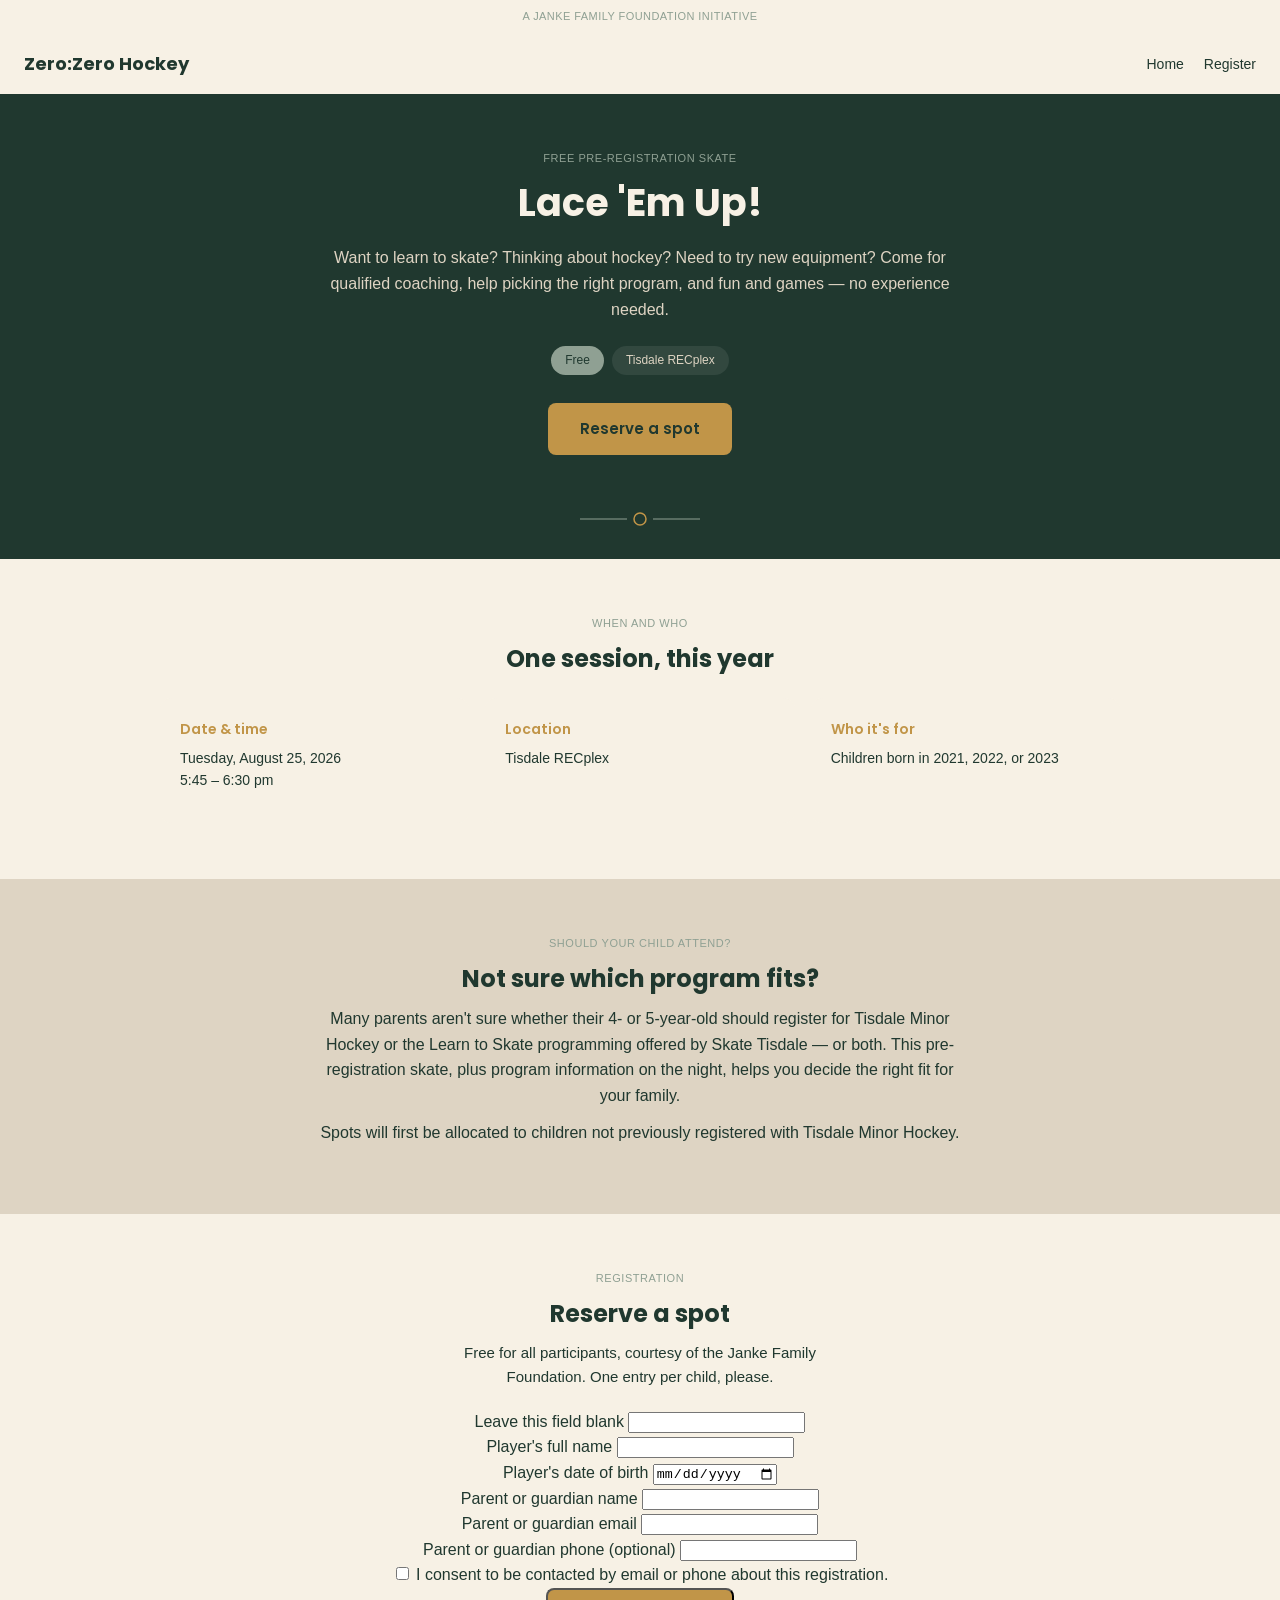
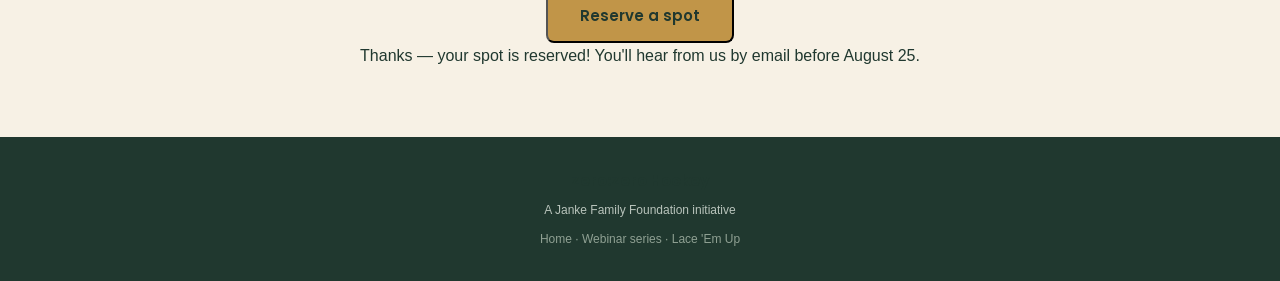
==== lace-em-up.html @ 275f32ab "Added Lace Em Up Program" ====
<!DOCTYPE html>
<html lang="en">
<head>
<meta charset="UTF-8">
<meta name="viewport" content="width=device-width, initial-scale=1.0">
<title>Lace 'Em Up! | Zero:Zero Hockey</title>
<meta name="description" content="A free pre-registration skate for young kids thinking about hockey or learning to skate. Tuesday, August 25, 2026, Tisdale RECplex.">

<link rel="preconnect" href="https://fonts.googleapis.com">
<link rel="preconnect" href="https://fonts.gstatic.com" crossorigin>
<link href="https://fonts.googleapis.com/css2?family=Poppins:wght@500;600;700&display=swap" rel="stylesheet">
<link rel="stylesheet" href="css/styles.css">
</head>
<body>

<a class="skip-link" href="#main">Skip to main content</a>

<header>
  <div class="endorsement-bar">A Janke Family Foundation initiative</div>
  <nav class="nav" aria-label="Primary">
    <span class="wordmark">Zero:Zero Hockey</span>
    <div class="nav-links">
      <a href="index.html">Home</a>
      <a href="#register">Register</a>
    </div>
  </nav>
</header>

<main id="main">

  <section class="hero" aria-labelledby="lace-heading">
    <p class="eyebrow eyebrow-on-dark">Free pre-registration skate</p>
    <h1 id="lace-heading">Lace 'Em Up!</h1>
    <p class="hero-copy">Want to learn to skate? Thinking about hockey? Need to try new equipment? Come for qualified coaching, help picking the right program, and fun and games — no experience needed.</p>
    <div class="pill-row">
      <span class="pill pill-solid">Free</span>
      <span class="pill pill-outline">Tisdale RECplex</span>
    </div>
    <a class="btn btn-gold" href="#register">Reserve a spot</a>
  </section>

  <div class="motif" aria-hidden="true">
    <svg viewBox="0 0 120 16" width="120" height="16">
      <line x1="0" y1="8" x2="47" y2="8" stroke="#8FA093" stroke-width="1"/>
      <circle cx="60" cy="8" r="6" fill="none" stroke="#C19548" stroke-width="1.5"/>
      <line x1="73" y1="8" x2="120" y2="8" stroke="#8FA093" stroke-width="1"/>
    </svg>
  </div>

  <section class="band band-cream" aria-labelledby="details-heading">
    <p class="eyebrow eyebrow-on-light">When and who</p>
    <h2 id="details-heading">One session, this year</h2>
    <div class="card-grid lace-details">
      <article class="card">
        <p class="card-label">Date &amp; time</p>
        <p>Tuesday, August 25, 2026<br>5:45 – 6:30 pm</p>
      </article>
      <article class="card">
        <p class="card-label">Location</p>
        <p>Tisdale RECplex</p>
      </article>
      <article class="card">
        <p class="card-label">Who it's for</p>
        <!-- Best estimate based on last year's 2020/21/22 cohort — confirm before publishing -->
        <p>Children born in 2021, 2022, or 2023</p>
      </article>
    </div>
  </section>

  <section class="band band-stone" aria-labelledby="attend-heading">
    <p class="eyebrow eyebrow-on-light">Should your child attend?</p>
    <h2 id="attend-heading">Not sure which program fits?</h2>
    <p class="attend-copy">Many parents aren't sure whether their 4- or 5-year-old should register for Tisdale Minor Hockey or the Learn to Skate programming offered by Skate Tisdale — or both. This pre-registration skate, plus program information on the night, helps you decide the right fit for your family.</p>
    <p class="attend-note">Spots will first be allocated to children not previously registered with Tisdale Minor Hockey.</p>
  </section>

  <section class="band band-cream" id="register" aria-labelledby="register-heading">
    <p class="eyebrow eyebrow-on-light">Registration</p>
    <h2 id="register-heading">Reserve a spot</h2>
    <p class="register-copy">Free for all participants, courtesy of the Janke Family Foundation. One entry per child, please.</p>

    <form id="laceForm" class="lace-form" action="PASTE_YOUR_APPS_SCRIPT_WEB_APP_URL_HERE" method="POST" target="hidden_iframe">

      <!-- Honeypot field: real visitors never see or fill this in; bots often do -->
      <div class="hp-field" aria-hidden="true">
        <label for="website">Leave this field blank</label>
        <input type="text" id="website" name="website" tabindex="-1" autocomplete="off">
      </div>

      <div class="form-group">
        <label for="playerName">Player's full name</label>
        <input type="text" id="playerName" name="playerName" required>
      </div>

      <div class="form-group">
        <label for="playerDob">Player's date of birth</label>
        <input type="date" id="playerDob" name="playerDob" required>
      </div>

      <div class="form-group">
        <label for="parentName">Parent or guardian name</label>
        <input type="text" id="parentName" name="parentName" required>
      </div>

      <div class="form-group">
        <label for="parentEmail">Parent or guardian email</label>
        <input type="email" id="parentEmail" name="parentEmail" required>
      </div>

      <div class="form-group">
        <label for="parentPhone">Parent or guardian phone (optional)</label>
        <input type="tel" id="parentPhone" name="parentPhone">
      </div>

      <label class="consent-label">
        <input type="checkbox" name="consent" value="yes" required>
        I consent to be contacted by email or phone about this registration.
      </label>

      <button type="submit" class="btn btn-gold form-submit">Reserve a spot</button>
    </form>

    <div id="formSuccess" class="form-success" role="status">
      <p>Thanks — your spot is reserved! You'll hear from us by email before August 25.</p>
    </div>

    <iframe name="hidden_iframe" id="hidden_iframe" title="form submission target" style="display:none;"></iframe>

  </section>

</main>

<footer>
  <p class="wordmark wordmark-light">Zero:Zero Hockey</p>
  <p class="footer-endorsement">A Janke Family Foundation initiative</p>
  <p class="footer-links"><a href="index.html">Home</a> &middot; <a href="index.html#register">Webinar series</a> &middot; <a href="lace-em-up.html">Lace 'Em Up</a></p>
</footer>

<script>
  var formSubmitted = false;
  document.getElementById('laceForm').addEventListener('submit', function () {
    formSubmitted = true;
  });
  document.getElementById('hidden_iframe').addEventListener('load', function () {
    if (formSubmitted) {
      document.getElementById('laceForm').style.display = 'none';
      document.getElementById('formSuccess').style.display = 'block';
    }
  });
</script>

</body>
</html>
---- css/styles.css ----
/* ===================================================================
   Zero:Zero Hockey — brand tokens
   Heading font is Poppins as a stand-in for Gilroy (not a free web
   font). Swap the @font-face / Google Fonts link for licensed Gilroy
   files when available — see README.
=================================================================== */
:root {
  --forest: #20382F;
  --cream:  #F7F1E5;
  --stone:  #DED4C3;
  --sage:   #8FA093;
  --gold:   #C19548;
  --muted-sage: #B9C4BC;

  --font-heading: 'Poppins', 'Segoe UI', system-ui, sans-serif;
  --font-body: Arial, Helvetica, sans-serif;

  --max-width: 640px;
  --radius: 10px;
}

* { box-sizing: border-box; }

html { scroll-behavior: smooth; }

body {
  margin: 0;
  font-family: var(--font-body);
  color: var(--forest);
  background: var(--cream);
  line-height: 1.6;
}

h1, h2, h3 {
  font-family: var(--font-heading);
  color: var(--forest);
  margin: 0 0 12px;
  line-height: 1.3;
}

p { margin: 0 0 12px; }

a { color: inherit; }

/* Skip link */
.skip-link {
  position: absolute;
  left: -999px;
  top: auto;
  background: var(--gold);
  color: var(--forest);
  padding: 10px 16px;
  border-radius: var(--radius);
  z-index: 100;
}
.skip-link:focus {
  left: 16px;
  top: 16px;
}

/* Focus visibility */
a:focus-visible, button:focus-visible {
  outline: 3px solid var(--gold);
  outline-offset: 2px;
}

/* ===================== Header ===================== */
.endorsement-bar {
  text-align: center;
  padding: 8px 16px;
  font-size: 11px;
  letter-spacing: 0.04em;
  text-transform: uppercase;
  color: var(--sage);
  background: var(--cream);
}

.nav {
  display: flex;
  align-items: center;
  justify-content: space-between;
  flex-wrap: wrap;
  gap: 12px;
  padding: 16px 24px;
  background: var(--cream);
}

.wordmark {
  font-family: var(--font-heading);
  font-weight: 700;
  font-size: 18px;
  color: var(--forest);
}

.nav-links {
  display: flex;
  align-items: center;
  gap: 20px;
  flex-wrap: wrap;
}

.nav-links a:not(.btn) {
  font-size: 14px;
  text-decoration: none;
  color: var(--forest);
}
.nav-links a:not(.btn):hover { color: var(--gold); }

/* ===================== Buttons & pills ===================== */
.btn {
  display: inline-block;
  font-family: var(--font-heading);
  font-weight: 600;
  text-decoration: none;
  border-radius: 8px;
  padding: 14px 32px;
  font-size: 15px;
  transition: transform 0.15s ease, box-shadow 0.15s ease;
}
.btn-small { padding: 8px 18px; font-size: 13px; }
.btn-gold { background: var(--gold); color: var(--forest); }
.btn-gold:hover { transform: translateY(-1px); box-shadow: 0 4px 14px rgba(193,149,72,0.35); }

.pill-row { display: flex; justify-content: center; gap: 8px; flex-wrap: wrap; margin-bottom: 28px; }
.pill { font-size: 12px; padding: 5px 14px; border-radius: 20px; }
.pill-solid { background: var(--sage); color: var(--forest); }
.pill-outline { background: rgba(255,255,255,0.08); color: var(--stone); }

@media (prefers-reduced-motion: reduce) {
  .btn { transition: none; }
}

/* ===================== Layout bands ===================== */
.band, .hero {
  padding: 56px 24px;
  text-align: center;
}
.band > *, .hero > * { max-width: var(--max-width); margin-left: auto; margin-right: auto; }

.hero { background: var(--forest); color: var(--cream); }
.hero h1 { color: var(--cream); font-size: clamp(28px, 5vw, 38px); margin-bottom: 18px; }
.hero-copy { color: var(--stone); font-size: 16px; margin-bottom: 24px; }

.band-cream { background: var(--cream); }
.band-stone { background: var(--stone); }
.band-sage  { background: var(--sage); }
.band-sage h2 { font-size: clamp(22px, 4vw, 28px); }
.band-sage p { max-width: 420px; margin: 0 auto; }

.eyebrow {
  font-size: 11px;
  letter-spacing: 0.05em;
  text-transform: uppercase;
  margin-bottom: 10px;
}
.eyebrow-on-dark { color: var(--sage); }
.eyebrow-on-light { color: var(--sage); }

.motif {
  display: flex;
  justify-content: center;
  padding-bottom: 32px;
  background: var(--forest);
}

/* ===================== Who this is for ===================== */
.check-list {
  list-style: none;
  padding: 0;
  margin: 20px auto 0;
  max-width: 460px;
  text-align: left;
  display: flex;
  flex-direction: column;
  gap: 10px;
  font-size: 15px;
}
.check-list li { padding-left: 24px; position: relative; }
.check-list li::before {
  content: "●";
  color: var(--gold);
  position: absolute;
  left: 0;
  font-size: 11px;
  top: 6px;
}

/* ===================== Session cards ===================== */
.card-grid {
  display: grid;
  grid-template-columns: 1fr;
  gap: 16px;
  margin-top: 24px;
  max-width: 960px;
  margin-left: auto;
  margin-right: auto;
}
@media (min-width: 720px) {
  .card-grid { grid-template-columns: repeat(3, minmax(0, 1fr)); }
}

.card {
  background: var(--cream);
  border-radius: 12px;
  padding: 20px;
  text-align: left;
}
.card-label {
  font-family: var(--font-heading);
  font-weight: 600;
  font-size: 12px;
  color: var(--gold);
  margin-bottom: 6px;
}
.card h3 { font-size: 16px; margin-bottom: 8px; }
.card p { font-size: 14px; }
.card-meta { font-size: 12px; color: var(--sage); line-height: 1.5; margin-bottom: 0; }

/* ===================== Presenter ===================== */
.presenter { max-width: 480px; margin: 0 auto; text-align: left; }
.presenter h3 { font-size: 18px; }
.presenter-role { font-size: 12px; color: var(--sage); margin-bottom: 12px; }
.presenter p:not(.presenter-role) { font-size: 15px; }

.resume-link { margin-top: 16px; font-size: 14px; text-align: center; }
.resume-link a { text-decoration: none; }
.resume-link a:hover { color: var(--gold); }

.chip-row { display: flex; flex-wrap: wrap; justify-content: center; gap: 8px; margin-top: 16px; }
.chip {
  font-size: 11px;
  color: var(--forest);
  background: var(--stone);
  padding: 5px 12px;
  border-radius: 20px;
}

/* ===================== Register ===================== */
.register-copy { max-width: 400px; margin: 0 auto 20px; font-size: 15px; }
.fine-print { font-size: 12px; color: var(--sage); max-width: 400px; margin: 18px auto 0; }

/* ===================== Resume page ===================== */
.resume-page { text-align: left; }
.resume-page > .eyebrow, .resume-page > h1 { text-align: center; }
.resume-role { text-align: center; font-size: 14px; color: var(--sage); margin-bottom: 20px; }
.resume-intro { max-width: 640px; margin: 0 auto 32px; font-size: 15px; }

.quad-grid {
  display: grid;
  grid-template-columns: repeat(auto-fit, minmax(140px, 1fr));
  gap: 12px;
  max-width: 720px;
  margin: 0 auto 40px;
}
.quad-grid .card p:last-child { font-size: 13px; margin-bottom: 0; }

.resume-section {
  max-width: 720px;
  margin: 0 auto;
  padding-top: 32px;
  border-top: 1px solid var(--stone);
}
.resume-section:first-of-type { border-top: none; }
.resume-section h2 { font-size: 18px; margin-bottom: 18px; }
.resume-section h3 { font-size: 14px; margin-bottom: 8px; }
.resume-section ul { margin: 0 0 12px; padding-left: 20px; font-size: 14px; }
.resume-section li { margin-bottom: 4px; }
.resume-section > p { font-size: 14px; }

.exp-item { margin-bottom: 20px; }
.exp-header {
  display: flex;
  justify-content: space-between;
  flex-wrap: wrap;
  gap: 8px;
  font-family: var(--font-heading);
  font-weight: 600;
  font-size: 15px;
  margin-bottom: 6px;
}
.exp-years { color: var(--sage); font-weight: 500; font-size: 13px; white-space: nowrap; }

.cred-note { font-size: 12px; color: var(--sage); margin-bottom: 20px; }
.cred-group { margin-bottom: 20px; }

.plain-list { padding-left: 20px; }

.strength-grid {
  display: grid;
  grid-template-columns: repeat(auto-fit, minmax(200px, 1fr));
  gap: 10px;
  max-width: 720px;
  margin: 0 auto;
}
.strength-item {
  background: var(--stone);
  border-radius: 8px;
  padding: 12px 14px;
  font-size: 13px;
}

.resume-references { max-width: 720px; margin: 32px auto 0; font-size: 13px; color: var(--sage); text-align: center; }
.download-note { max-width: 720px; margin: 20px auto 0; font-size: 13px; text-align: center; }
.download-note a { text-decoration: none; color: var(--sage); }
.download-note a:hover { color: var(--gold); }
.back-link { max-width: 720px; margin: 12px auto 0; font-size: 14px; text-align: center; }
.back-link a { text-decoration: none; }
.back-link a:hover { color: var(--gold); }


/* ===================== Footer ===================== */
footer {
  background: var(--forest);
  color: var(--cream);
  text-align: center;
  padding: 32px 24px;
}
.wordmark-light { font-size: 15px; margin-bottom: 8px; }
.footer-endorsement { font-size: 12px; color: var(--muted-sage); margin-bottom: 10px; }
.footer-links { font-size: 12px; color: var(--sage); margin-bottom: 0; }
.footer-links a { text-decoration: none; }
.footer-links a:hover { color: var(--cream); }
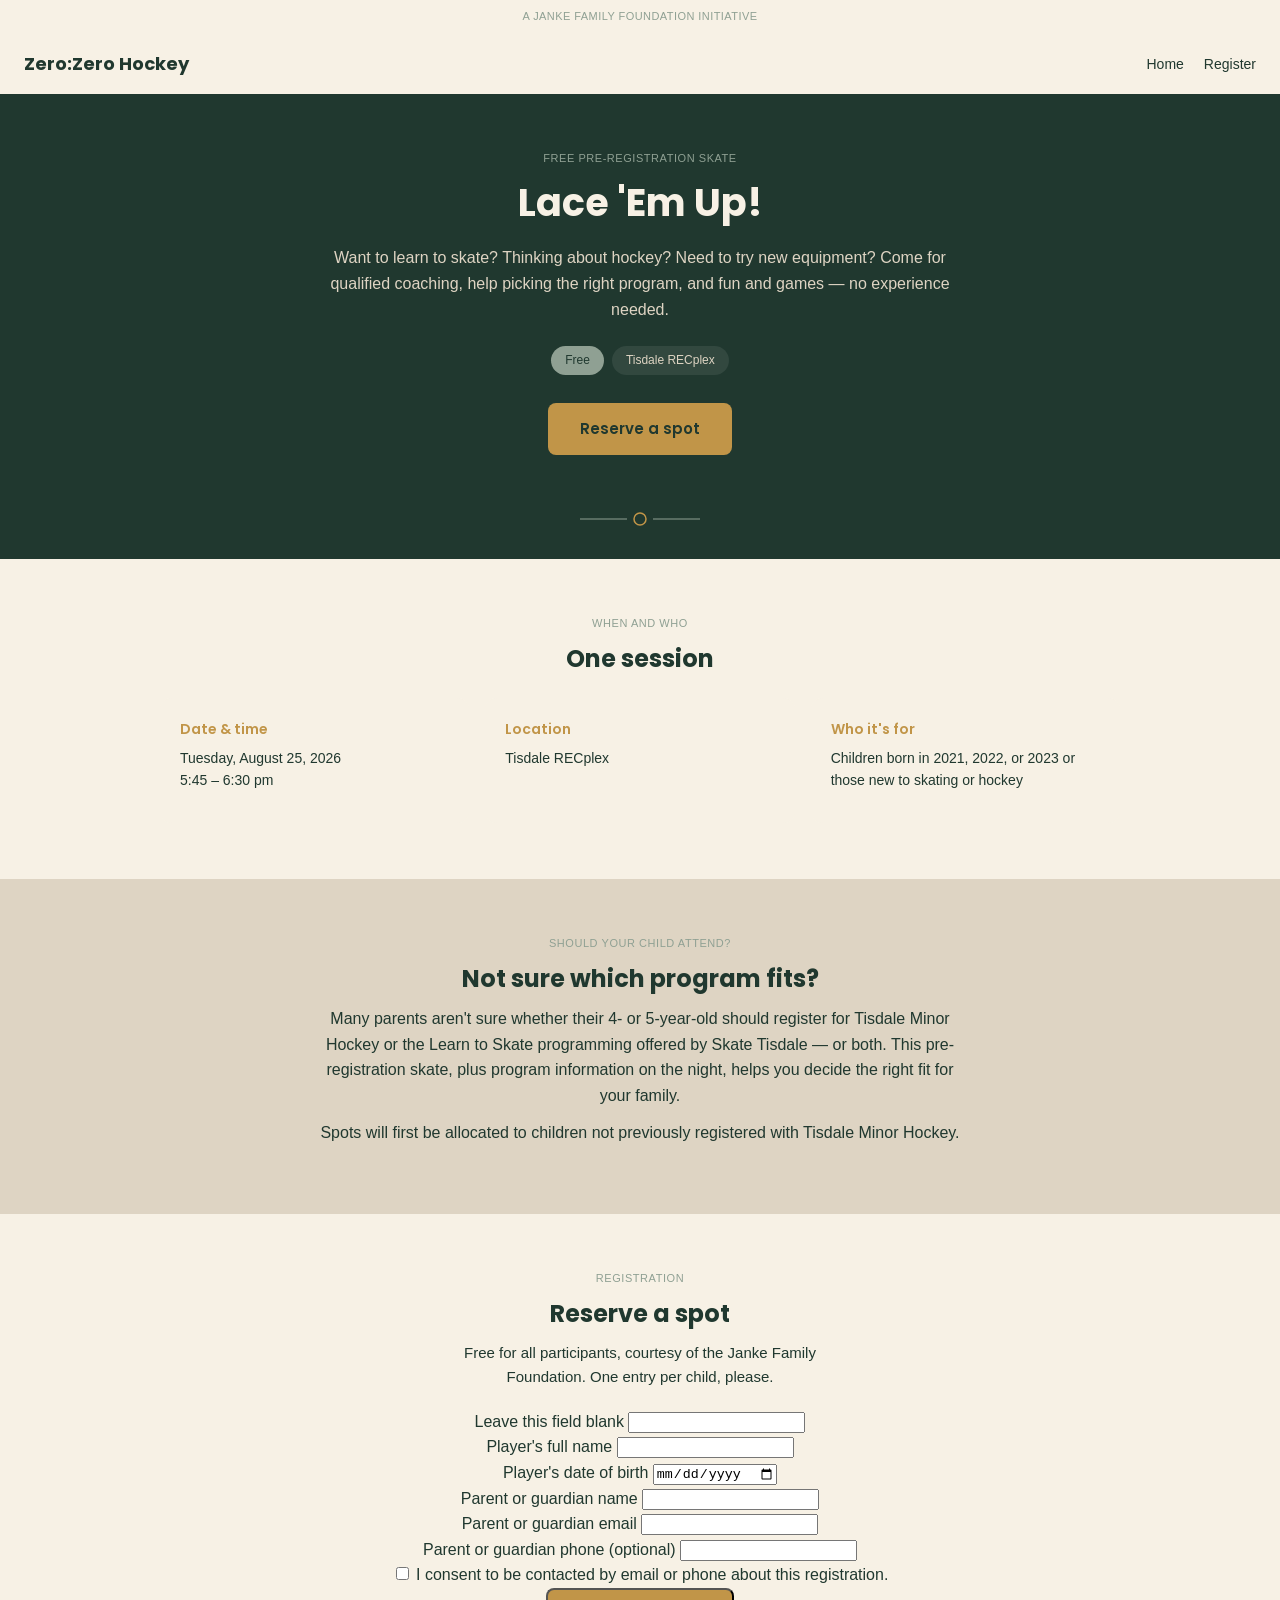
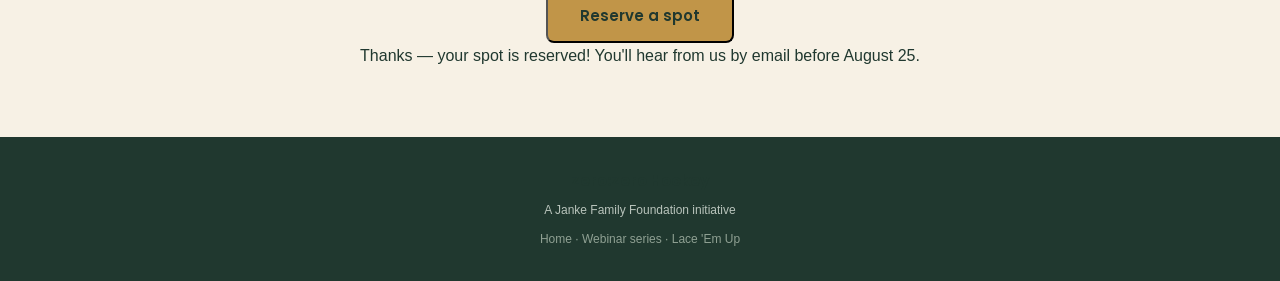
==== commit 88c6f295: "Revisions, Form Handler Link" ====
--- a/lace-em-up.html
+++ b/lace-em-up.html
@@ -49,7 +49,7 @@
 
   <section class="band band-cream" aria-labelledby="details-heading">
     <p class="eyebrow eyebrow-on-light">When and who</p>
-    <h2 id="details-heading">One session, this year</h2>
+    <h2 id="details-heading">One session</h2>
     <div class="card-grid lace-details">
       <article class="card">
         <p class="card-label">Date &amp; time</p>
@@ -62,7 +62,7 @@
       <article class="card">
         <p class="card-label">Who it's for</p>
         <!-- Best estimate based on last year's 2020/21/22 cohort — confirm before publishing -->
-        <p>Children born in 2021, 2022, or 2023</p>
+        <p>Children born in 2021, 2022, or 2023 or those new to skating or hockey</p>
       </article>
     </div>
   </section>
@@ -79,7 +79,7 @@
     <h2 id="register-heading">Reserve a spot</h2>
     <p class="register-copy">Free for all participants, courtesy of the Janke Family Foundation. One entry per child, please.</p>
 
-    <form id="laceForm" class="lace-form" action="PASTE_YOUR_APPS_SCRIPT_WEB_APP_URL_HERE" method="POST" target="hidden_iframe">
+    <form id="laceForm" class="lace-form" action="https://script.google.com/macros/s/AKfycbyYrcZNyx7gLIvu0z79X7bSCPgUZo2THX8ndRCLxTdWu9vvBQbSh0GxbFr_3EsENtuUWQ/exec" method="POST" target="hidden_iframe">
 
       <!-- Honeypot field: real visitors never see or fill this in; bots often do -->
       <div class="hp-field" aria-hidden="true">
